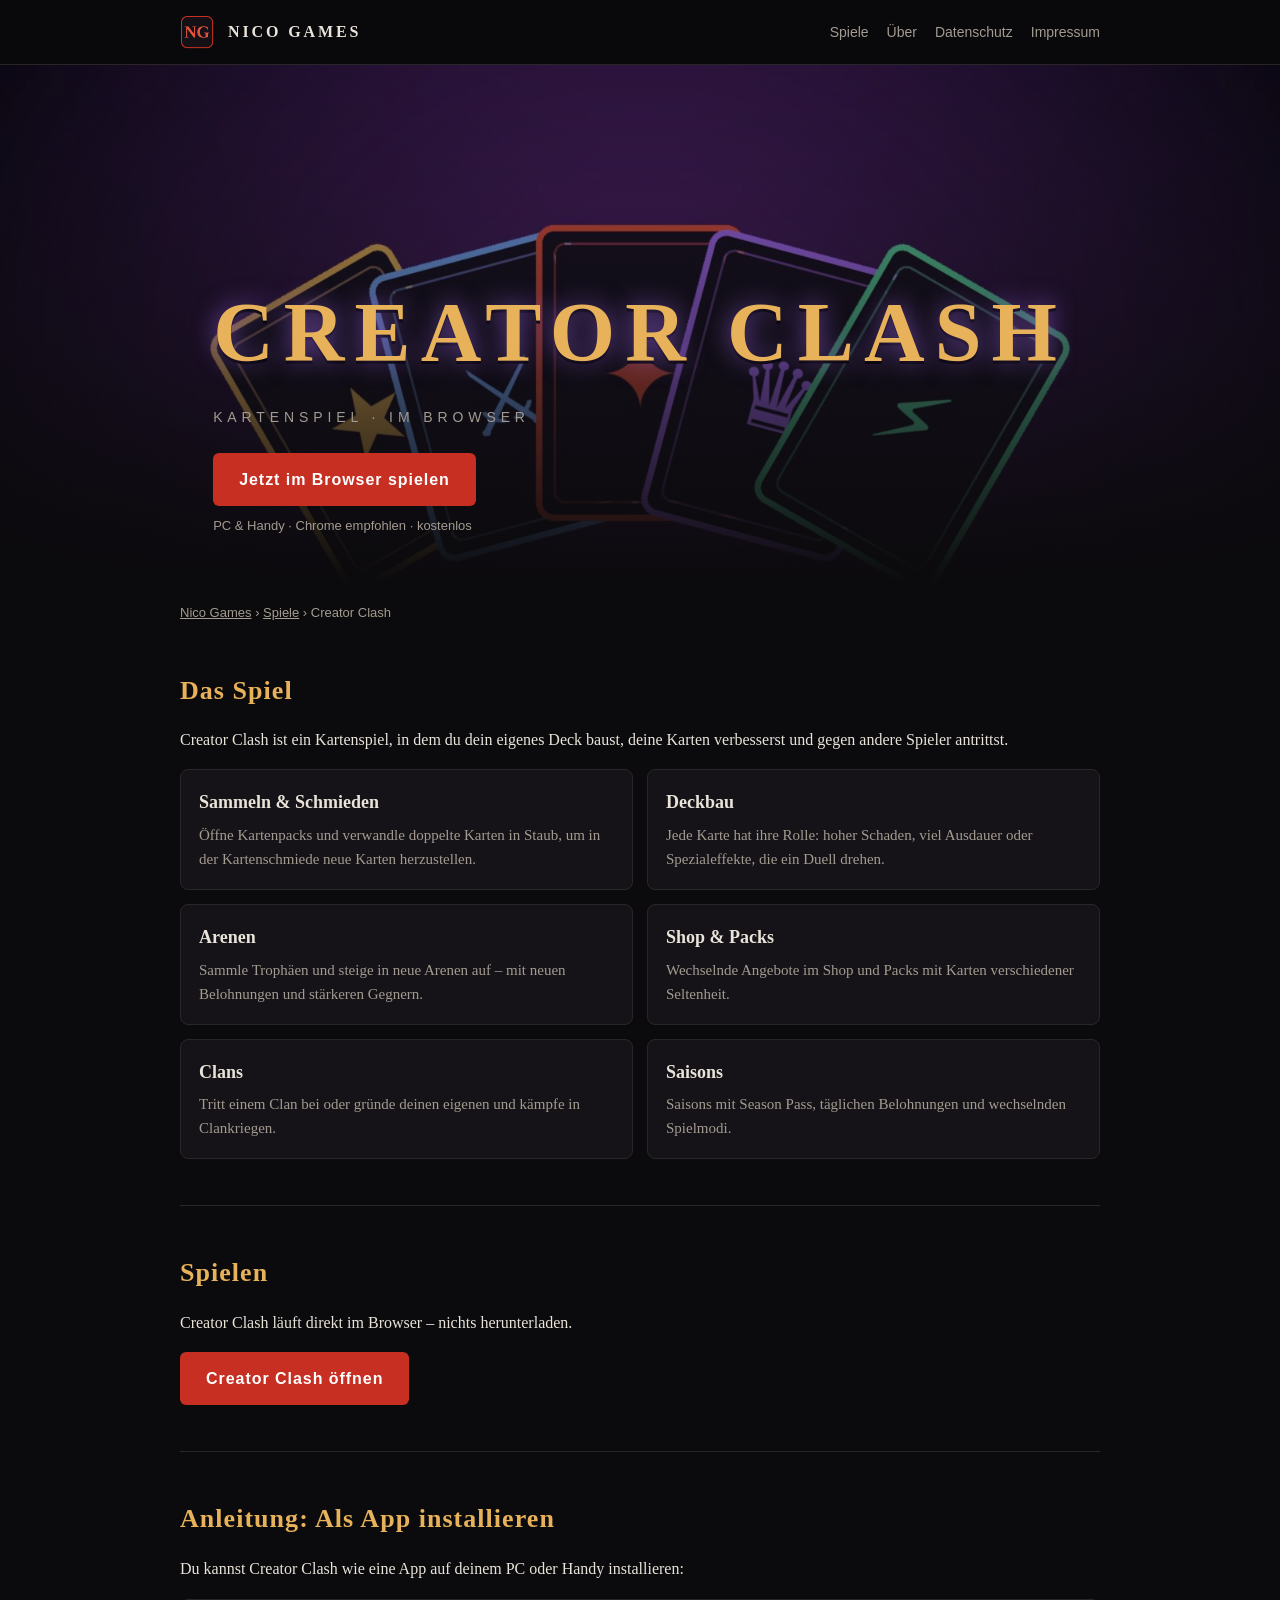
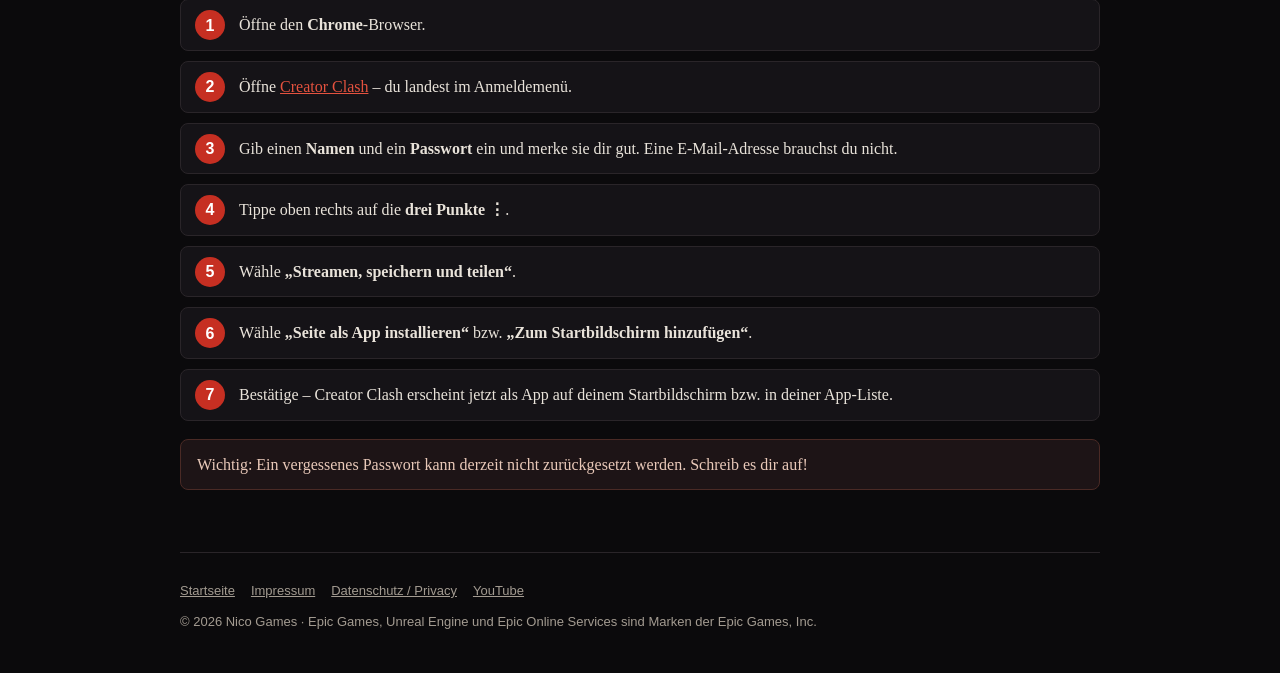
==== spiele/creator-clash/index.html @ 015a9f07 "Add files via upload" ====
<!doctype html>
<html lang="de">
<head>
<meta charset="utf-8">
<meta name="viewport" content="width=device-width, initial-scale=1">
<title>Creator Clash – Kartenspiel | Nico Games</title>
<meta name="description" content="Creator Clash – kostenloses Kartenspiel von Nico Games, direkt im Browser spielbar.">
<link rel="icon" href="../../favicon.png">
<link rel="stylesheet" href="../../style.css">
</head>
<body>
<header class="top"><div class="wrap">
  <img src="../../icon.png" alt=""><a class="brand" href="../../index.html">Nico Games</a>
  <nav><a href="../../index.html#spiele">Spiele</a><a href="../../index.html#ueber">Über</a><a href="../../datenschutz.html">Datenschutz</a><a href="../../impressum.html">Impressum</a></nav>
</div></header>
<div class="hero cc" style="background-image:url(../../assets/creatorclash_banner.jpg)"><div class="wrap">
  <h1>CREATOR CLASH</h1>
  <p class="tag">Kartenspiel · Im Browser</p>
  <a class="btn" href="https://devnico24-bot.github.io/creator-clash/kartenspiel-prototype.html">Jetzt im Browser spielen</a>
  <div class="meta">PC &amp; Handy · Chrome empfohlen · kostenlos</div>
</div></div>
<main class="wrap">
  <div class="crumbs"><a href="../../index.html">Nico Games</a> › <a href="../../index.html#spiele">Spiele</a> › Creator Clash</div>
  <section id="spiel">
    <h2>Das Spiel</h2>
    <p>Creator Clash ist ein Kartenspiel, in dem du dein eigenes Deck baust, deine Karten verbesserst und gegen andere Spieler antrittst.</p>
    <div class="grid">
      <div class="card"><h3>Sammeln &amp; Schmieden</h3><p>Öffne Kartenpacks und verwandle doppelte Karten in Staub, um in der Kartenschmiede neue Karten herzustellen.</p></div>
      <div class="card"><h3>Deckbau</h3><p>Jede Karte hat ihre Rolle: hoher Schaden, viel Ausdauer oder Spezialeffekte, die ein Duell drehen.</p></div>
      <div class="card"><h3>Arenen</h3><p>Sammle Trophäen und steige in neue Arenen auf – mit neuen Belohnungen und stärkeren Gegnern.</p></div>
      <div class="card"><h3>Shop &amp; Packs</h3><p>Wechselnde Angebote im Shop und Packs mit Karten verschiedener Seltenheit.</p></div>
      <div class="card"><h3>Clans</h3><p>Tritt einem Clan bei oder gründe deinen eigenen und kämpfe in Clankriegen.</p></div>
      <div class="card"><h3>Saisons</h3><p>Saisons mit Season Pass, täglichen Belohnungen und wechselnden Spielmodi.</p></div>
    </div>
  </section>

  <section id="spielen">
    <h2>Spielen</h2>
    <p>Creator Clash läuft direkt im Browser – nichts herunterladen.</p>
    <a class="btn" href="https://devnico24-bot.github.io/creator-clash/kartenspiel-prototype.html">Creator Clash öffnen</a>
  </section>

  <section id="anleitung">
    <h2>Anleitung: Als App installieren</h2>
    <p>Du kannst Creator Clash wie eine App auf deinem PC oder Handy installieren:</p>
    <ol class="steps">
      <li>Öffne den <strong>Chrome</strong>-Browser.</li>
      <li>Öffne <a href="https://devnico24-bot.github.io/creator-clash/kartenspiel-prototype.html">Creator Clash</a> – du landest im Anmeldemenü.</li>
      <li>Gib einen <strong>Namen</strong> und ein <strong>Passwort</strong> ein und merke sie dir gut. Eine E-Mail-Adresse brauchst du nicht.</li>
      <li>Tippe oben rechts auf die <strong>drei Punkte ⋮</strong>.</li>
      <li>Wähle <strong>„Streamen, speichern und teilen“</strong>.</li>
      <li>Wähle <strong>„Seite als App installieren“</strong> bzw. <strong>„Zum Startbildschirm hinzufügen“</strong>.</li>
      <li>Bestätige – Creator Clash erscheint jetzt als App auf deinem Startbildschirm bzw. in deiner App-Liste.</li>
    </ol>
    <p class="note">Wichtig: Ein vergessenes Passwort kann derzeit nicht zurückgesetzt werden. Schreib es dir auf!</p>
  </section>
</main>
<footer><div class="wrap">
  <a href="../../index.html">Startseite</a><a href="../../impressum.html">Impressum</a><a href="../../datenschutz.html">Datenschutz / Privacy</a><a href="https://www.youtube.com/channel/UCIhgFRRIY-_OvuY8pU4bKqg/">YouTube</a>
  <div style="margin-top:10px">© 2026 Nico Games · Epic Games, Unreal Engine und Epic Online Services sind Marken der Epic Games, Inc.</div>
</div></footer>
</body>
</html>
---- style.css ----
:root{--bg:#0b0a0c;--panel:#151317;--line:#2a2529;--text:#e9e3da;--dim:#a39b91;--red:#c62f22;--red2:#e5523f;--gold:#e8b25a}
*{box-sizing:border-box}
html,body{margin:0;background:var(--bg);color:var(--text);font-family:Georgia,"Times New Roman",serif;line-height:1.6}
a{color:var(--red2)}
.wrap{max-width:960px;margin:0 auto;padding:0 20px}
header.top{border-bottom:1px solid var(--line);background:#09080a}
header.top .wrap{display:flex;align-items:center;gap:14px;min-height:64px;flex-wrap:wrap}
header.top img{width:34px;height:34px;border-radius:6px}
header.top .brand{font-weight:bold;letter-spacing:.18em;text-transform:uppercase;color:var(--text);text-decoration:none}
header.top nav{margin-left:auto;display:flex;gap:18px;font-family:Arial,Helvetica,sans-serif;font-size:14px}
header.top nav a{color:var(--dim);text-decoration:none}
header.top nav a:hover{color:var(--text)}
.hero{position:relative;min-height:520px;display:flex;align-items:flex-end;background:#000 url(banner.jpg) center/cover no-repeat}
.hero:after{content:"";position:absolute;inset:0;background:linear-gradient(180deg,rgba(0,0,0,.15) 0%,rgba(11,10,12,.55) 55%,var(--bg) 100%)}
.hero .wrap{position:relative;z-index:1;padding-bottom:48px}
.hero h1{margin:0;font-size:clamp(40px,8vw,84px);letter-spacing:.12em;color:var(--red);text-shadow:0 0 24px rgba(198,47,34,.55),0 3px 0 #000}
.hero p.tag{margin:6px 0 24px;letter-spacing:.35em;text-transform:uppercase;color:var(--dim);font-size:14px;font-family:Arial,Helvetica,sans-serif}
.btn{display:inline-block;padding:14px 26px;border-radius:6px;background:var(--red);color:#fff;text-decoration:none;font-family:Arial,Helvetica,sans-serif;font-weight:bold;letter-spacing:.06em}
.btn:hover{background:var(--red2)}
.btn.off{background:#3a3236;color:#cfc6bb;cursor:default}
.meta{font-family:Arial,Helvetica,sans-serif;font-size:13px;color:var(--dim);margin-top:10px}
section{padding:46px 0;border-bottom:1px solid var(--line)}
section h2{margin:0 0 16px;font-size:26px;color:var(--gold);letter-spacing:.04em}
.grid{display:grid;grid-template-columns:repeat(auto-fit,minmax(380px,1fr));gap:14px}
.card{background:var(--panel);border:1px solid var(--line);border-radius:8px;padding:18px}
.card h3{margin:0 0 6px;font-size:18px;color:var(--text)}
.card p{margin:0;color:var(--dim);font-size:15px}
.legal h1{font-size:34px;color:var(--red);letter-spacing:.06em;margin:36px 0 4px}
.legal h2{color:var(--gold);font-size:21px;margin:30px 0 8px}
.legal h3{font-size:17px;margin:20px 0 6px}
.legal p,.legal li{color:#d7d0c6;font-size:16px}
.legal .lang{margin-top:44px;padding-top:20px;border-top:1px solid var(--line)}
footer{padding:28px 0 40px;font-family:Arial,Helvetica,sans-serif;font-size:13px;color:var(--dim)}
footer a{color:var(--dim);margin-right:16px}
@media (max-width:600px){.grid{grid-template-columns:1fr}header.top nav{margin-left:0;width:100%;padding-bottom:10px}.hero{min-height:420px}}
.hero.studio{min-height:440px}
.hero.studio h1{color:var(--text);letter-spacing:.2em;font-size:clamp(36px,7vw,72px)}
.hero.studio h1 span{color:var(--red)}
.games{display:grid;grid-template-columns:repeat(auto-fit,minmax(300px,1fr));gap:18px}
.game{display:block;background:var(--panel);border:1px solid var(--line);border-radius:10px;overflow:hidden;text-decoration:none;color:var(--text);transition:transform .15s,border-color .15s}
.game:hover{transform:translateY(-3px);border-color:var(--red)}
.game .pic{height:170px;background:#000 center/cover no-repeat}
.game .body{padding:16px 18px 18px}
.game h3{margin:0 0 4px;font-size:21px;letter-spacing:.06em}
.game .genre{font-family:Arial,Helvetica,sans-serif;font-size:12px;letter-spacing:.2em;text-transform:uppercase;color:var(--red2)}
.game p{color:var(--dim);margin:8px 0 0;font-size:15px}
.game.soon{border-style:dashed;cursor:default}
.game.soon:hover{transform:none;border-color:var(--line)}
.game.soon .pic{display:flex;align-items:center;justify-content:center;background:#100e11;color:#4a4146;font-size:64px}
.crumbs{font-family:Arial,Helvetica,sans-serif;font-size:13px;color:var(--dim);padding-top:18px}
.crumbs a{color:var(--dim)}
.hero.cc h1{color:#e8b25a;text-shadow:0 0 24px rgba(170,110,255,.6),0 3px 0 #000}
ol.steps{counter-reset:s;list-style:none;padding:0;margin:18px 0}
ol.steps li{counter-increment:s;position:relative;padding:12px 14px 12px 58px;margin-bottom:10px;background:var(--panel);border:1px solid var(--line);border-radius:8px}
ol.steps li:before{content:counter(s);position:absolute;left:14px;top:10px;width:30px;height:30px;border-radius:50%;background:var(--red);color:#fff;font-family:Arial,Helvetica,sans-serif;font-weight:bold;display:flex;align-items:center;justify-content:center}
.note{background:#1d1416;border:1px solid #4a2a25;border-radius:8px;padding:12px 16px;color:#e9c9b9}
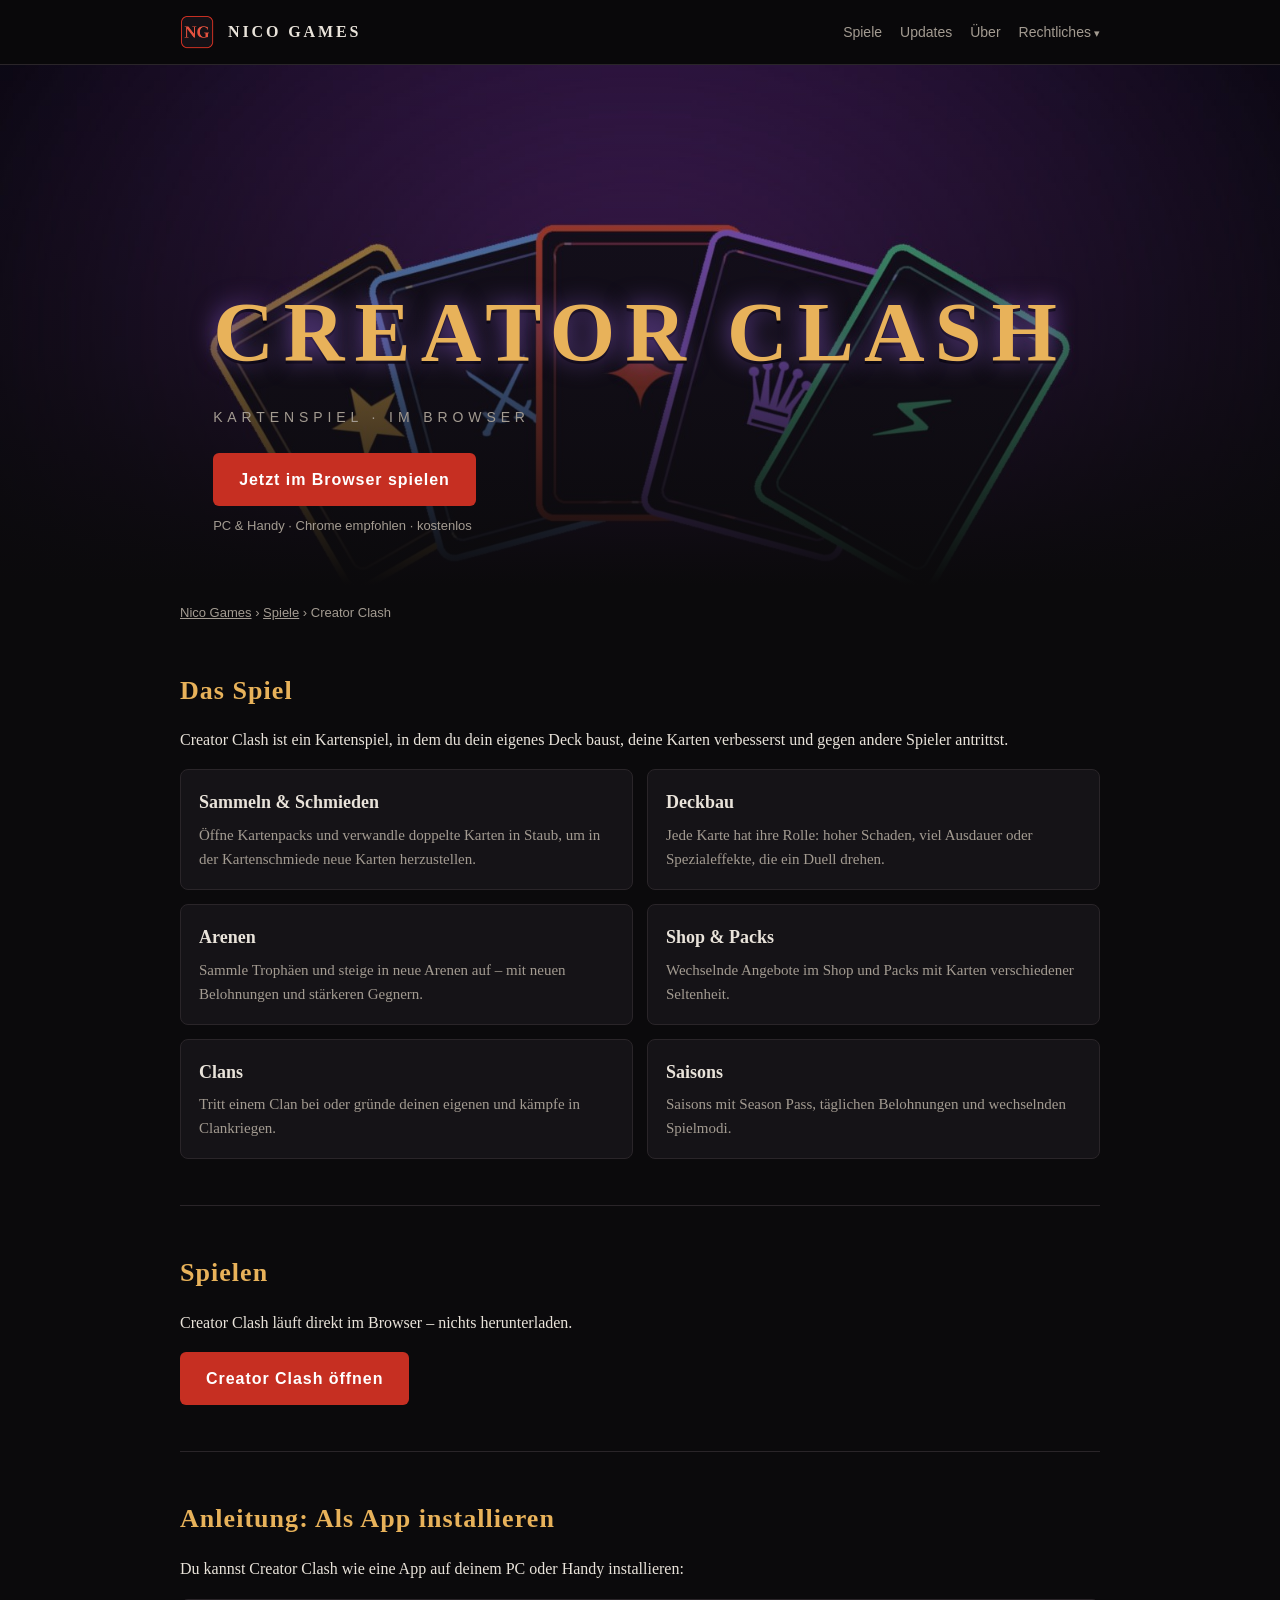
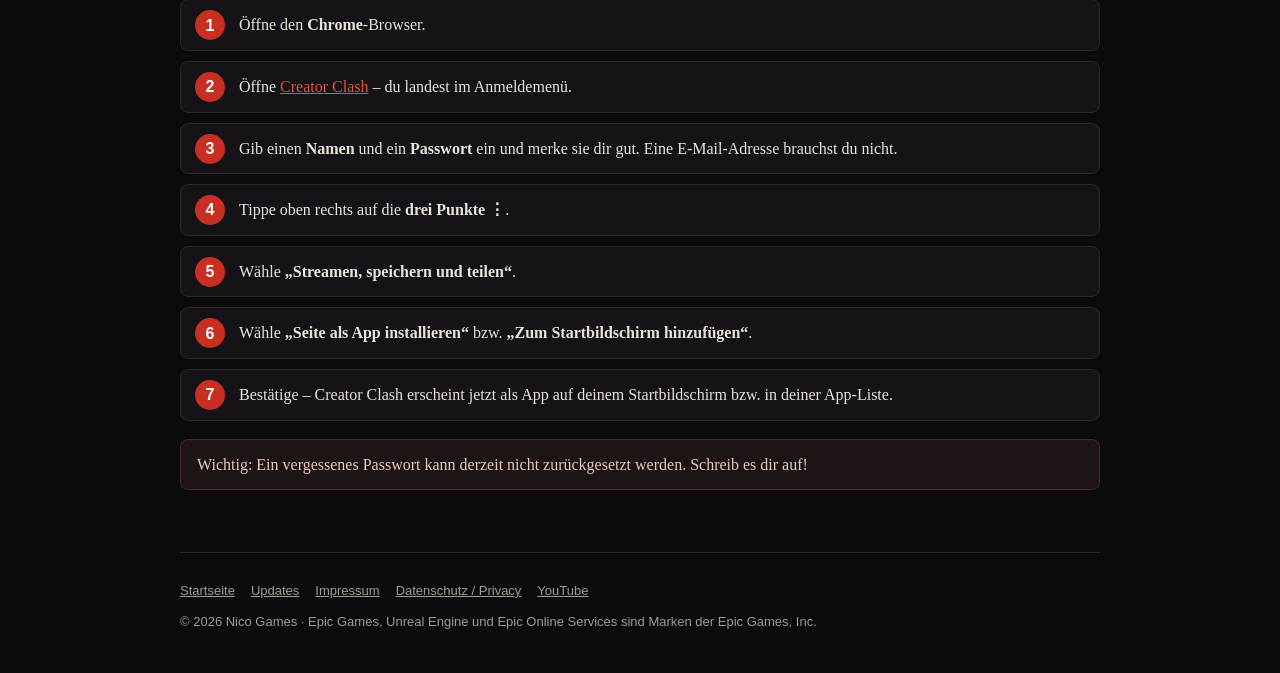
==== commit 72edd94e: "Add files via upload" ====
--- a/spiele/creator-clash/index.html
+++ b/spiele/creator-clash/index.html
@@ -11,7 +11,7 @@
 <body>
 <header class="top"><div class="wrap">
   <img src="../../icon.png" alt=""><a class="brand" href="../../index.html">Nico Games</a>
-  <nav><a href="../../index.html#spiele">Spiele</a><a href="../../index.html#ueber">Über</a><a href="../../datenschutz.html">Datenschutz</a><a href="../../impressum.html">Impressum</a></nav>
+  <nav><a href="../../index.html#spiele">Spiele</a><a href="../../updates.html">Updates</a><a href="../../index.html#ueber">Über</a><details class="menu"><summary>Rechtliches</summary><div class="drop"><a href="../../datenschutz.html">Datenschutzerklärung</a><a href="../../impressum.html">Impressum</a></div></details></nav>
 </div></header>
 <div class="hero cc" style="background-image:url(../../assets/creatorclash_banner.jpg)"><div class="wrap">
   <h1>CREATOR CLASH</h1>
@@ -56,7 +56,7 @@
   </section>
 </main>
 <footer><div class="wrap">
-  <a href="../../index.html">Startseite</a><a href="../../impressum.html">Impressum</a><a href="../../datenschutz.html">Datenschutz / Privacy</a><a href="https://www.youtube.com/channel/UCIhgFRRIY-_OvuY8pU4bKqg/">YouTube</a>
+  <a href="../../index.html">Startseite</a><a href="../../updates.html">Updates</a><a href="../../impressum.html">Impressum</a><a href="../../datenschutz.html">Datenschutz / Privacy</a><a href="https://www.youtube.com/channel/UCIhgFRRIY-_OvuY8pU4bKqg/">YouTube</a>
   <div style="margin-top:10px">© 2026 Nico Games · Epic Games, Unreal Engine und Epic Online Services sind Marken der Epic Games, Inc.</div>
 </div></footer>
 </body>
--- a/style.css
+++ b/style.css
@@ -54,3 +54,20 @@
 ol.steps li{counter-increment:s;position:relative;padding:12px 14px 12px 58px;margin-bottom:10px;background:var(--panel);border:1px solid var(--line);border-radius:8px}
 ol.steps li:before{content:counter(s);position:absolute;left:14px;top:10px;width:30px;height:30px;border-radius:50%;background:var(--red);color:#fff;font-family:Arial,Helvetica,sans-serif;font-weight:bold;display:flex;align-items:center;justify-content:center}
 .note{background:#1d1416;border:1px solid #4a2a25;border-radius:8px;padding:12px 16px;color:#e9c9b9}
+/* Menü "Rechtliches" (aufklappbar) */
+details.menu{position:relative}
+details.menu summary{list-style:none;cursor:pointer;color:var(--dim)}
+details.menu summary::-webkit-details-marker{display:none}
+details.menu summary:after{content:" ▾";font-size:11px}
+details.menu[open] summary,details.menu summary:hover{color:var(--text)}
+details.menu .drop{position:absolute;right:0;top:28px;z-index:20;min-width:190px;background:var(--panel);border:1px solid var(--line);border-radius:8px;padding:6px;box-shadow:0 8px 24px rgba(0,0,0,.5)}
+details.menu .drop a{display:block;padding:8px 10px;border-radius:6px;color:var(--dim)}
+details.menu .drop a:hover{background:#221e24;color:var(--text)}
+/* Updates */
+.upd{background:var(--panel);border:1px solid var(--line);border-radius:10px;padding:18px 20px;margin-bottom:14px}
+.upd .head{display:flex;flex-wrap:wrap;gap:10px;align-items:baseline}
+.upd h3{margin:0;font-size:20px}
+.upd .ver{font-family:Arial,Helvetica,sans-serif;font-size:12px;letter-spacing:.12em;background:var(--red);color:#fff;border-radius:4px;padding:2px 8px}
+.upd .date{font-family:Arial,Helvetica,sans-serif;font-size:13px;color:var(--dim)}
+.upd ul{margin:10px 0 0;padding-left:20px;color:#d7d0c6}
+.upd li{margin:3px 0}
